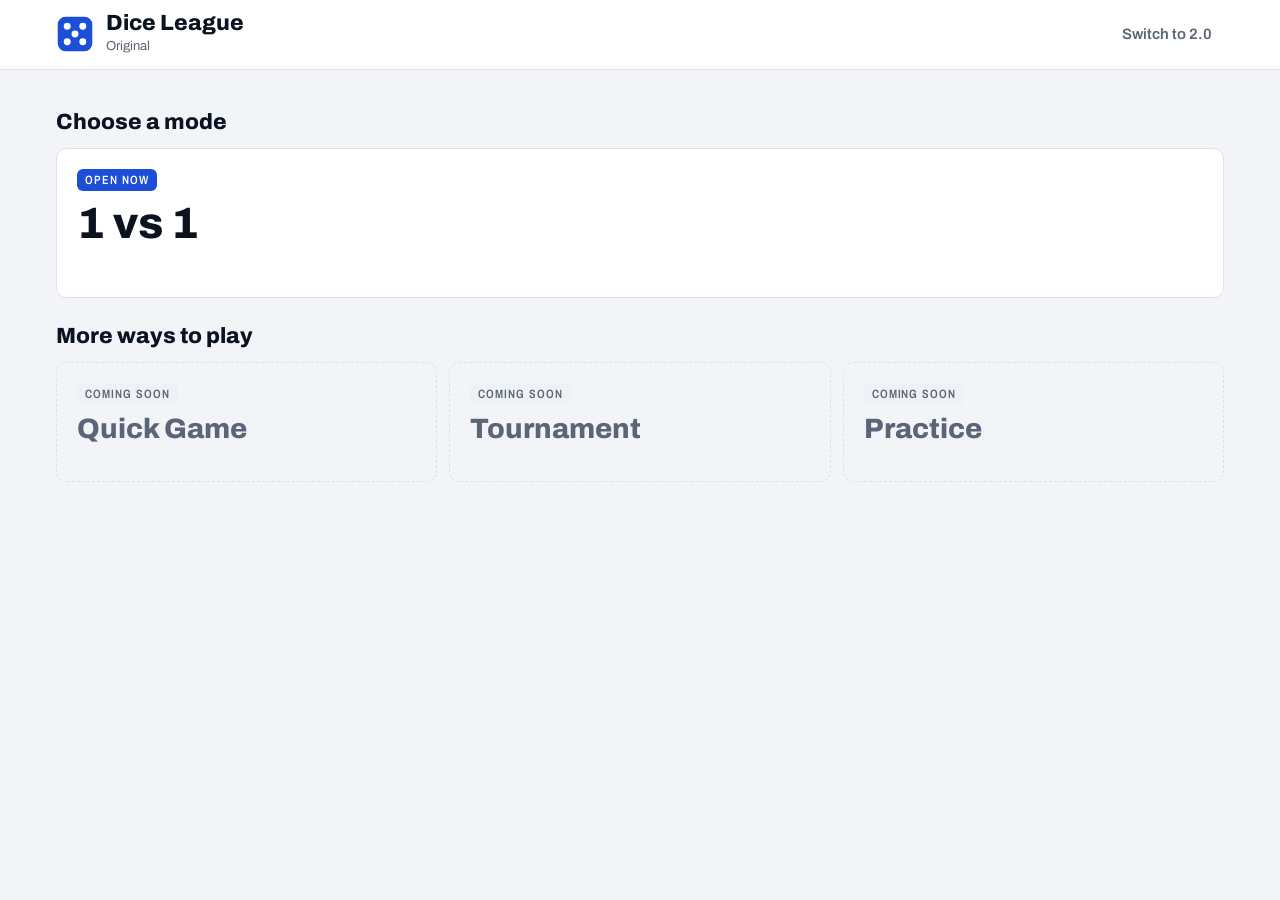
==== original/index.html @ 04014fc9 "Original: keep 11 designs, League App by default, add Black & White Removes Arena Scoreboard, Art De" ====
<!doctype html>
<html lang="en">
<head>
  <meta charset="utf-8">
  <meta name="viewport" content="width=device-width, initial-scale=1, viewport-fit=cover">
  <title>Dice League</title>
  <meta name="theme-color" content="#FFFFFF">
  <link rel="icon" href="icon.svg">
  <link rel="apple-touch-icon" href="icon-180.png">
  <link rel="manifest" href="manifest.webmanifest">
  <link rel="stylesheet" href="https://fonts.googleapis.com/css2?family=Archivo:wght@400;500;600;800&family=Archivo+Narrow:wght@600;700&display=swap">
  <style>
    /* Same colors and type as the original league app's default design, League App. */
    :root {
      color-scheme: light;
      --bg: #F2F4F8; --head-bg: #FFFFFF; --panel: #FFFFFF; --panel-2: #EEF1F5;
      --ink: #0B1220; --muted: #5B6577; --line: #DCE1EA;
      --accent: #1D4ED8; --accent-ink: #FFFFFF;
      --f-display: 'Archivo', system-ui, sans-serif;
      --f-body: 'Archivo', system-ui, sans-serif;
      --radius: 10px;
      --gut-l: max(16px, env(safe-area-inset-left, 0px));
      --gut-r: max(16px, env(safe-area-inset-right, 0px));
    }
    * { box-sizing: border-box; }
    html, body { margin: 0; }
    body {
      background: var(--bg); color: var(--ink); font: 400 16px/1.5 var(--f-body);
      padding-top: env(safe-area-inset-top, 0px); padding-bottom: env(safe-area-inset-bottom, 0px);
      -webkit-font-smoothing: antialiased;
    }
    a { color: inherit; }
    .wrap { max-width: 1200px; margin: 0 auto; padding-left: var(--gut-l); padding-right: var(--gut-r); }
    header.top { background: var(--head-bg); border-bottom: 1px solid var(--line); }
    header.top .wrap { display: flex; flex-wrap: wrap; align-items: center; justify-content: space-between; gap: 10px 20px; padding-block: 12px; }
    .brand { display: flex; align-items: center; gap: 12px; min-width: 0; text-decoration: none; }
    .brand h1 { margin: 0; font: 800 22px/1.05 var(--f-display); }
    .brand .sub { font-size: 13px; color: var(--muted); margin-top: 2px; }
    .switch { font: 600 15px var(--f-body); color: var(--muted); text-decoration: none; padding: 9px 12px; border-radius: 8px; }
    .switch:hover { color: var(--accent); }
    main .wrap { padding-block: 28px 48px; display: grid; gap: 14px; }
    .h2 { margin: 12px 0 0; font: 800 22px/1.1 var(--f-display); }
    .modes { display: grid; grid-template-columns: repeat(4, minmax(0, 1fr)); gap: 12px; }
    .modes-3 { grid-template-columns: repeat(3, minmax(0, 1fr)); }
    .mode {
      display: flex; flex-direction: column; gap: 10px; padding: 20px; min-height: 120px;
      background: var(--panel); border: 1px solid var(--line); border-radius: var(--radius); text-decoration: none;
    }
    .mode h3 { margin: 0; font: 800 28px/1 var(--f-display); }
    .mode .tag {
      align-self: flex-start; font: 600 12px 'Archivo Narrow', var(--f-body); text-transform: uppercase; letter-spacing: .08em;
      padding: 3px 8px; border-radius: 6px; background: var(--panel-2); color: var(--muted);
    }
    a.mode:hover { border-color: var(--accent); }
    a.mode:focus-visible, .switch:focus-visible, .brand:focus-visible { outline: 2px solid var(--accent); outline-offset: 2px; }
    .mode-live { grid-column: 1 / -1; min-height: 150px; }
    .mode-live h3 { font-size: 44px; }
    .mode-live .tag { background: var(--accent); color: var(--accent-ink); }
    .mode-soon { background: transparent; border-style: dashed; }
    .mode-soon h3 { color: var(--muted); }
    @media (max-width: 760px) { .modes { grid-template-columns: repeat(2, minmax(0, 1fr)); } .modes-3 { grid-template-columns: 1fr; } }
  </style>
</head>
<body>
  <header class="top">
    <div class="wrap">
      <a class="brand" href="index.html">
        <svg width="38" height="38" viewBox="0 0 44 44" aria-hidden="true"><rect x="2" y="2" width="40" height="40" rx="9" fill="#1D4ED8"></rect><g fill="#FFFFFF"><circle cx="13" cy="13" r="4"></circle><circle cx="31" cy="13" r="4"></circle><circle cx="22" cy="22" r="4"></circle><circle cx="13" cy="31" r="4"></circle><circle cx="31" cy="31" r="4"></circle></g></svg>
        <div><h1>Dice League</h1><div class="sub">Original</div></div>
      </a>
      <a class="switch" href="../index.html">Switch to 2.0</a>
    </div>
  </header>
  <main>
    <div class="wrap">
      <h2 class="h2">Choose a mode</h2>
      <div class="modes">
        <a class="mode mode-live" href="league.html"><span class="tag">Open now</span><h3>1 vs 1</h3></a>
      </div>
      <h2 class="h2">More ways to play</h2>
      <div class="modes modes-3">
        <div class="mode mode-soon"><span class="tag">Coming soon</span><h3>Quick Game</h3></div>
        <div class="mode mode-soon"><span class="tag">Coming soon</span><h3>Tournament</h3></div>
        <div class="mode mode-soon"><span class="tag">Coming soon</span><h3>Practice</h3></div>
      </div>
    </div>
  </main>
</body>
</html>
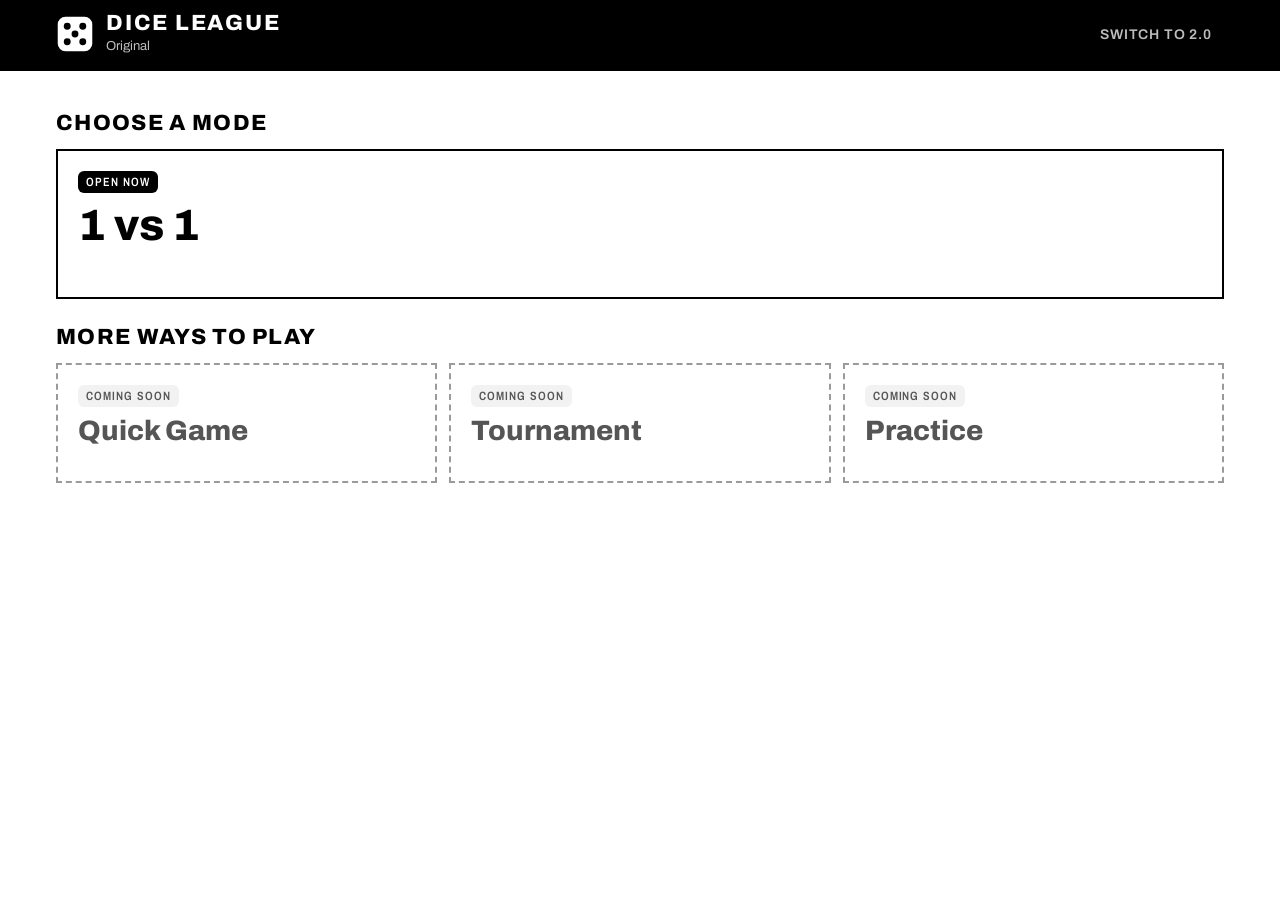
==== commit a198f002: "Original: make Black & White the default design Co-Authored-By: Claude Opus 5.5 <noreply@anthropic.c" ====
--- a/original/index.html
+++ b/original/index.html
@@ -4,21 +4,21 @@
   <meta charset="utf-8">
   <meta name="viewport" content="width=device-width, initial-scale=1, viewport-fit=cover">
   <title>Dice League</title>
-  <meta name="theme-color" content="#FFFFFF">
+  <meta name="theme-color" content="#000000">
   <link rel="icon" href="icon.svg">
   <link rel="apple-touch-icon" href="icon-180.png">
   <link rel="manifest" href="manifest.webmanifest">
   <link rel="stylesheet" href="https://fonts.googleapis.com/css2?family=Archivo:wght@400;500;600;800&family=Archivo+Narrow:wght@600;700&display=swap">
   <style>
-    /* Same colors and type as the original league app's default design, League App. */
+    /* Same colors and type as the original league app's default design, Black & White. */
     :root {
       color-scheme: light;
-      --bg: #F2F4F8; --head-bg: #FFFFFF; --panel: #FFFFFF; --panel-2: #EEF1F5;
-      --ink: #0B1220; --muted: #5B6577; --line: #DCE1EA;
-      --accent: #1D4ED8; --accent-ink: #FFFFFF;
+      --bg: #FFFFFF; --head-bg: #000000; --panel: #FFFFFF; --panel-2: #F2F2F2;
+      --ink: #000000; --muted: #555555; --line: #000000;
+      --accent: #000000; --accent-ink: #FFFFFF;
       --f-display: 'Archivo', system-ui, sans-serif;
       --f-body: 'Archivo', system-ui, sans-serif;
-      --radius: 10px;
+      --radius: 0;
       --gut-l: max(16px, env(safe-area-inset-left, 0px));
       --gut-r: max(16px, env(safe-area-inset-right, 0px));
     }
@@ -34,17 +34,20 @@
     header.top { background: var(--head-bg); border-bottom: 1px solid var(--line); }
     header.top .wrap { display: flex; flex-wrap: wrap; align-items: center; justify-content: space-between; gap: 10px 20px; padding-block: 12px; }
     .brand { display: flex; align-items: center; gap: 12px; min-width: 0; text-decoration: none; }
-    .brand h1 { margin: 0; font: 800 22px/1.05 var(--f-display); }
+    .brand h1 { margin: 0; font: 800 22px/1.05 var(--f-display); text-transform: uppercase; letter-spacing: .08em; color: #FFFFFF; }
+    .brand .sub { color: #BDBDBD !important; }
+    header.top { border-bottom: 2px solid #000000; }
     .brand .sub { font-size: 13px; color: var(--muted); margin-top: 2px; }
-    .switch { font: 600 15px var(--f-body); color: var(--muted); text-decoration: none; padding: 9px 12px; border-radius: 8px; }
+    .switch { font: 600 14px var(--f-body); color: #BDBDBD; text-decoration: none; padding: 9px 12px; text-transform: uppercase; letter-spacing: .06em; }
+    .switch:hover { color: #FFFFFF !important; }
     .switch:hover { color: var(--accent); }
     main .wrap { padding-block: 28px 48px; display: grid; gap: 14px; }
-    .h2 { margin: 12px 0 0; font: 800 22px/1.1 var(--f-display); }
+    .h2 { margin: 12px 0 0; font: 800 22px/1.1 var(--f-display); text-transform: uppercase; letter-spacing: .06em; }
     .modes { display: grid; grid-template-columns: repeat(4, minmax(0, 1fr)); gap: 12px; }
     .modes-3 { grid-template-columns: repeat(3, minmax(0, 1fr)); }
     .mode {
       display: flex; flex-direction: column; gap: 10px; padding: 20px; min-height: 120px;
-      background: var(--panel); border: 1px solid var(--line); border-radius: var(--radius); text-decoration: none;
+      background: var(--panel); border: 2px solid var(--line); border-radius: var(--radius); text-decoration: none;
     }
     .mode h3 { margin: 0; font: 800 28px/1 var(--f-display); }
     .mode .tag {
@@ -56,7 +59,7 @@
     .mode-live { grid-column: 1 / -1; min-height: 150px; }
     .mode-live h3 { font-size: 44px; }
     .mode-live .tag { background: var(--accent); color: var(--accent-ink); }
-    .mode-soon { background: transparent; border-style: dashed; }
+    .mode-soon { background: transparent; border-style: dashed; border-color: #9A9A9A; }
     .mode-soon h3 { color: var(--muted); }
     @media (max-width: 760px) { .modes { grid-template-columns: repeat(2, minmax(0, 1fr)); } .modes-3 { grid-template-columns: 1fr; } }
   </style>
@@ -65,7 +68,7 @@
   <header class="top">
     <div class="wrap">
       <a class="brand" href="index.html">
-        <svg width="38" height="38" viewBox="0 0 44 44" aria-hidden="true"><rect x="2" y="2" width="40" height="40" rx="9" fill="#1D4ED8"></rect><g fill="#FFFFFF"><circle cx="13" cy="13" r="4"></circle><circle cx="31" cy="13" r="4"></circle><circle cx="22" cy="22" r="4"></circle><circle cx="13" cy="31" r="4"></circle><circle cx="31" cy="31" r="4"></circle></g></svg>
+        <svg width="38" height="38" viewBox="0 0 44 44" aria-hidden="true"><rect x="2" y="2" width="40" height="40" rx="9" fill="#FFFFFF"></rect><g fill="#000000"><circle cx="13" cy="13" r="4"></circle><circle cx="31" cy="13" r="4"></circle><circle cx="22" cy="22" r="4"></circle><circle cx="13" cy="31" r="4"></circle><circle cx="31" cy="31" r="4"></circle></g></svg>
         <div><h1>Dice League</h1><div class="sub">Original</div></div>
       </a>
       <a class="switch" href="../index.html">Switch to 2.0</a>
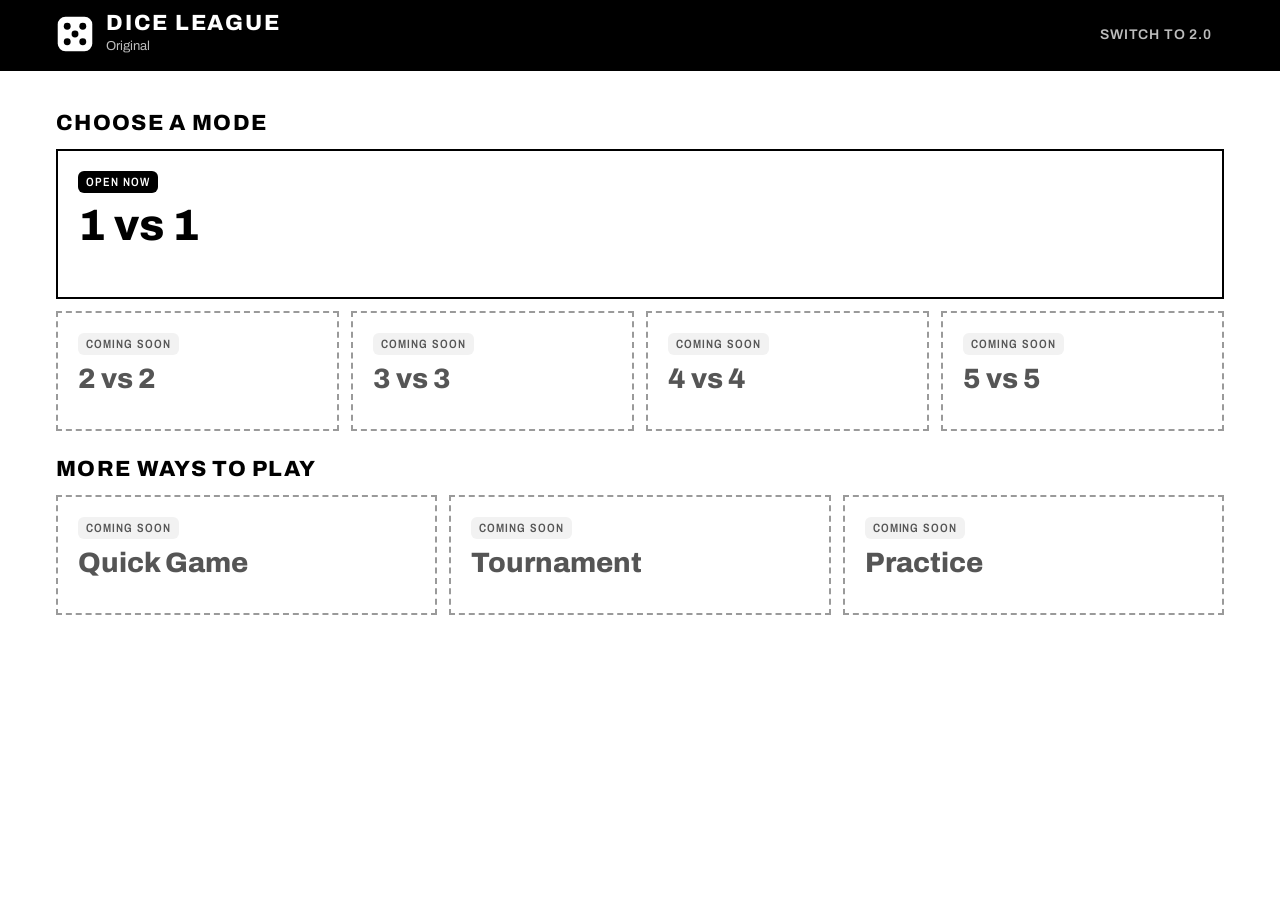
==== commit 01f63fa3: "Original: bring back 2 vs 2 to 5 vs 5 (coming soon) Co-Authored-By: Claude Opus 5.5 <noreply@anthrop" ====
--- a/original/index.html
+++ b/original/index.html
@@ -79,6 +79,10 @@
       <h2 class="h2">Choose a mode</h2>
       <div class="modes">
         <a class="mode mode-live" href="league.html"><span class="tag">Open now</span><h3>1 vs 1</h3></a>
+        <div class="mode mode-soon"><span class="tag">Coming soon</span><h3>2 vs 2</h3></div>
+        <div class="mode mode-soon"><span class="tag">Coming soon</span><h3>3 vs 3</h3></div>
+        <div class="mode mode-soon"><span class="tag">Coming soon</span><h3>4 vs 4</h3></div>
+        <div class="mode mode-soon"><span class="tag">Coming soon</span><h3>5 vs 5</h3></div>
       </div>
       <h2 class="h2">More ways to play</h2>
       <div class="modes modes-3">
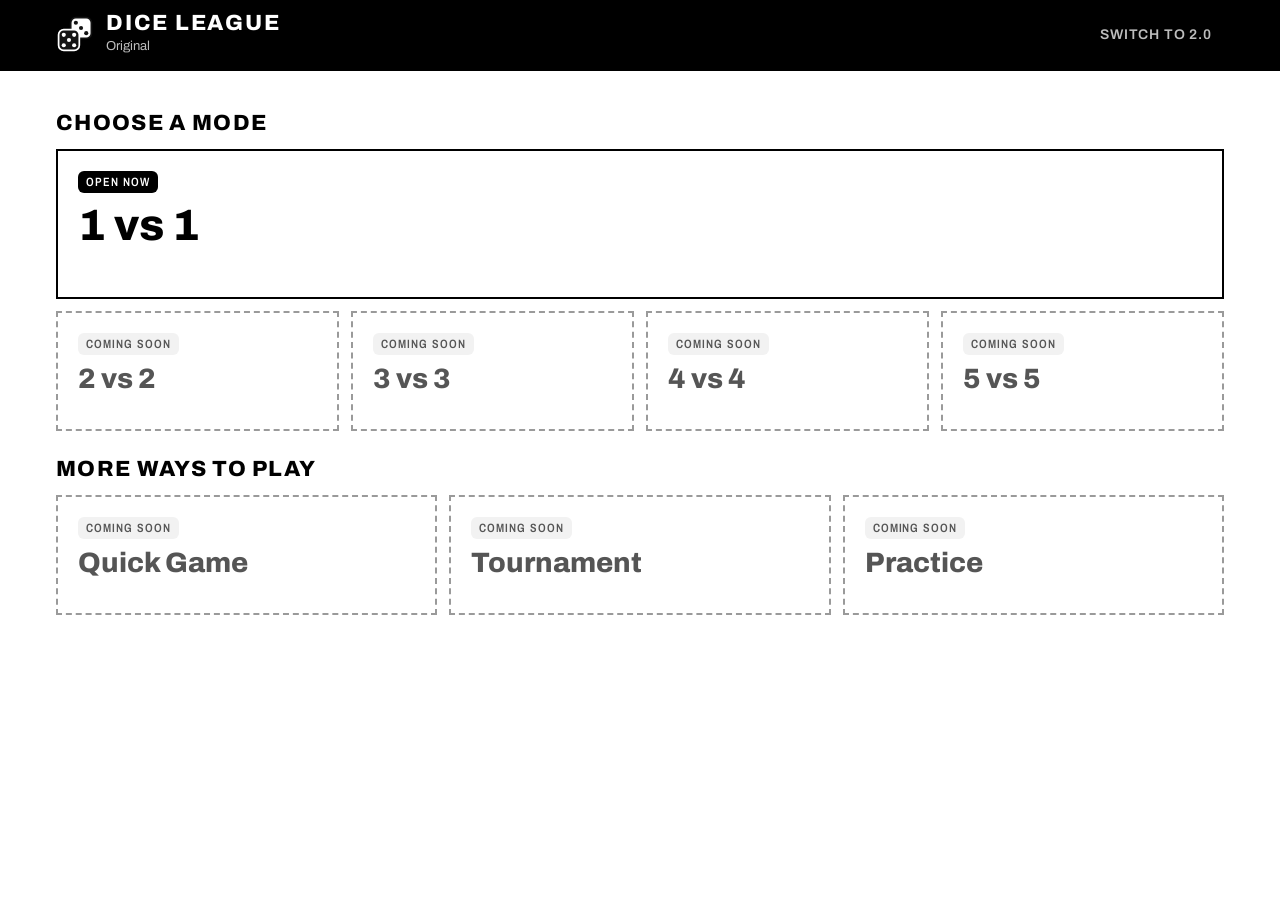
==== commit 7b660a3b: "Recolor logos, icons, game flow and call tags to match the dice; 2.0 design goes green Co-Authored-B" ====
--- a/original/index.html
+++ b/original/index.html
@@ -68,7 +68,7 @@
   <header class="top">
     <div class="wrap">
       <a class="brand" href="index.html">
-        <svg width="38" height="38" viewBox="0 0 44 44" aria-hidden="true"><rect x="2" y="2" width="40" height="40" rx="9" fill="#FFFFFF"></rect><g fill="#000000"><circle cx="13" cy="13" r="4"></circle><circle cx="31" cy="13" r="4"></circle><circle cx="22" cy="22" r="4"></circle><circle cx="13" cy="31" r="4"></circle><circle cx="31" cy="31" r="4"></circle></g></svg>
+        <svg width="38" height="38" viewBox="0 0 44 44" aria-hidden="true"><rect x="17" y="3" width="24" height="24" rx="6" fill="#FFFFFF" stroke="#141414" stroke-width="2"></rect><g fill="#141414"><circle cx="23" cy="9" r="2.4"></circle><circle cx="29" cy="15" r="2.4"></circle><circle cx="35" cy="21" r="2.4"></circle></g><rect x="3" y="17" width="24" height="24" rx="6" fill="#141414" stroke="#FFFFFF" stroke-width="2"></rect><g fill="#FFFFFF"><circle cx="9" cy="23" r="2.4"></circle><circle cx="21" cy="23" r="2.4"></circle><circle cx="15" cy="29" r="2.4"></circle><circle cx="9" cy="35" r="2.4"></circle><circle cx="21" cy="35" r="2.4"></circle></g></svg>
         <div><h1>Dice League</h1><div class="sub">Original</div></div>
       </a>
       <a class="switch" href="../index.html">Switch to 2.0</a>
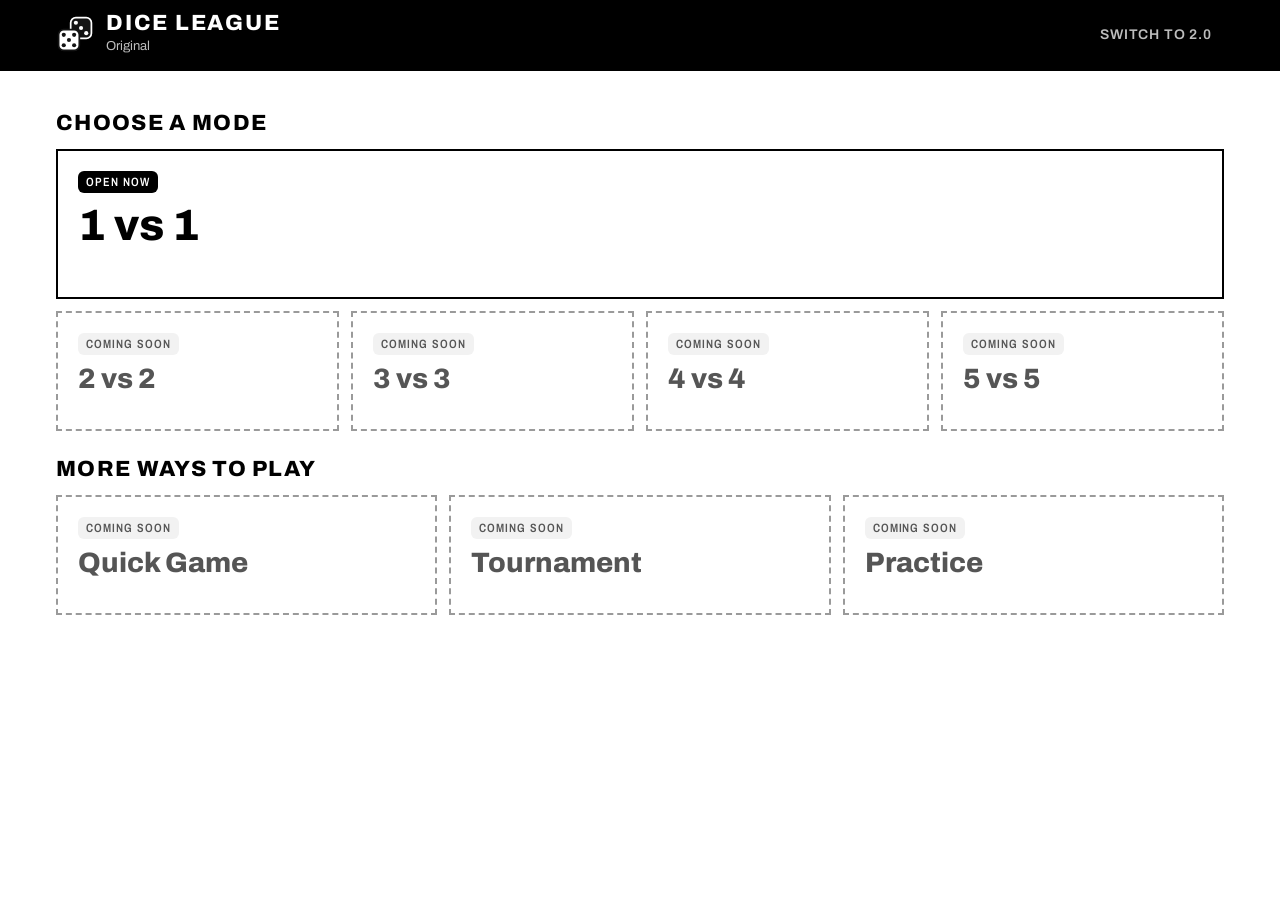
==== commit d0b5a9aa: "Original: black die for home, white die for away (rules text, flow chart, call tags, logo and icons)" ====
--- a/original/index.html
+++ b/original/index.html
@@ -68,10 +68,10 @@
   <header class="top">
     <div class="wrap">
       <a class="brand" href="index.html">
-        <svg width="38" height="38" viewBox="0 0 44 44" aria-hidden="true"><rect x="17" y="3" width="24" height="24" rx="6" fill="#FFFFFF" stroke="#141414" stroke-width="2"></rect><g fill="#141414"><circle cx="23" cy="9" r="2.4"></circle><circle cx="29" cy="15" r="2.4"></circle><circle cx="35" cy="21" r="2.4"></circle></g><rect x="3" y="17" width="24" height="24" rx="6" fill="#141414" stroke="#FFFFFF" stroke-width="2"></rect><g fill="#FFFFFF"><circle cx="9" cy="23" r="2.4"></circle><circle cx="21" cy="23" r="2.4"></circle><circle cx="15" cy="29" r="2.4"></circle><circle cx="9" cy="35" r="2.4"></circle><circle cx="21" cy="35" r="2.4"></circle></g></svg>
+        <svg width="38" height="38" viewBox="0 0 44 44" aria-hidden="true"><rect x="17" y="3" width="24" height="24" rx="6" fill="#141414" stroke="#FFFFFF" stroke-width="2"></rect><g fill="#FFFFFF"><circle cx="23" cy="9" r="2.4"></circle><circle cx="29" cy="15" r="2.4"></circle><circle cx="35" cy="21" r="2.4"></circle></g><rect x="3" y="17" width="24" height="24" rx="6" fill="#FFFFFF" stroke="#141414" stroke-width="2"></rect><g fill="#141414"><circle cx="9" cy="23" r="2.4"></circle><circle cx="21" cy="23" r="2.4"></circle><circle cx="15" cy="29" r="2.4"></circle><circle cx="9" cy="35" r="2.4"></circle><circle cx="21" cy="35" r="2.4"></circle></g></svg>
         <div><h1>Dice League</h1><div class="sub">Original</div></div>
       </a>
-      <a class="switch" href="../index.html">Switch to 2.0</a>
+      <a class="switch" href="../v2/index.html">Switch to 2.0</a>
     </div>
   </header>
   <main>
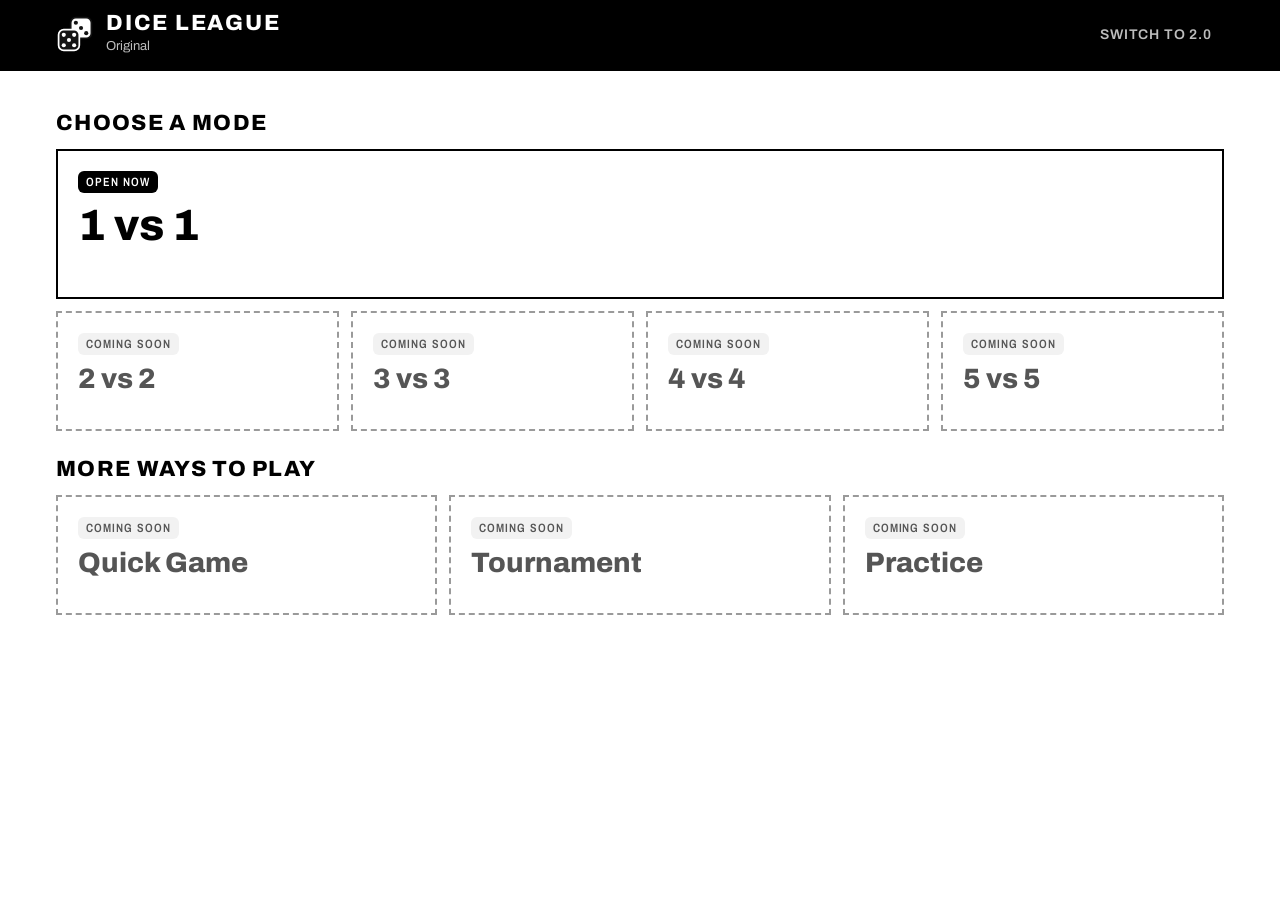
==== commit fb7d384c: "Revert "Original: black die for home, white die for away (rules text, flow chart, call tags, logo an" ====
--- a/original/index.html
+++ b/original/index.html
@@ -68,7 +68,7 @@
   <header class="top">
     <div class="wrap">
       <a class="brand" href="index.html">
-        <svg width="38" height="38" viewBox="0 0 44 44" aria-hidden="true"><rect x="17" y="3" width="24" height="24" rx="6" fill="#141414" stroke="#FFFFFF" stroke-width="2"></rect><g fill="#FFFFFF"><circle cx="23" cy="9" r="2.4"></circle><circle cx="29" cy="15" r="2.4"></circle><circle cx="35" cy="21" r="2.4"></circle></g><rect x="3" y="17" width="24" height="24" rx="6" fill="#FFFFFF" stroke="#141414" stroke-width="2"></rect><g fill="#141414"><circle cx="9" cy="23" r="2.4"></circle><circle cx="21" cy="23" r="2.4"></circle><circle cx="15" cy="29" r="2.4"></circle><circle cx="9" cy="35" r="2.4"></circle><circle cx="21" cy="35" r="2.4"></circle></g></svg>
+        <svg width="38" height="38" viewBox="0 0 44 44" aria-hidden="true"><rect x="17" y="3" width="24" height="24" rx="6" fill="#FFFFFF" stroke="#141414" stroke-width="2"></rect><g fill="#141414"><circle cx="23" cy="9" r="2.4"></circle><circle cx="29" cy="15" r="2.4"></circle><circle cx="35" cy="21" r="2.4"></circle></g><rect x="3" y="17" width="24" height="24" rx="6" fill="#141414" stroke="#FFFFFF" stroke-width="2"></rect><g fill="#FFFFFF"><circle cx="9" cy="23" r="2.4"></circle><circle cx="21" cy="23" r="2.4"></circle><circle cx="15" cy="29" r="2.4"></circle><circle cx="9" cy="35" r="2.4"></circle><circle cx="21" cy="35" r="2.4"></circle></g></svg>
         <div><h1>Dice League</h1><div class="sub">Original</div></div>
       </a>
       <a class="switch" href="../v2/index.html">Switch to 2.0</a>
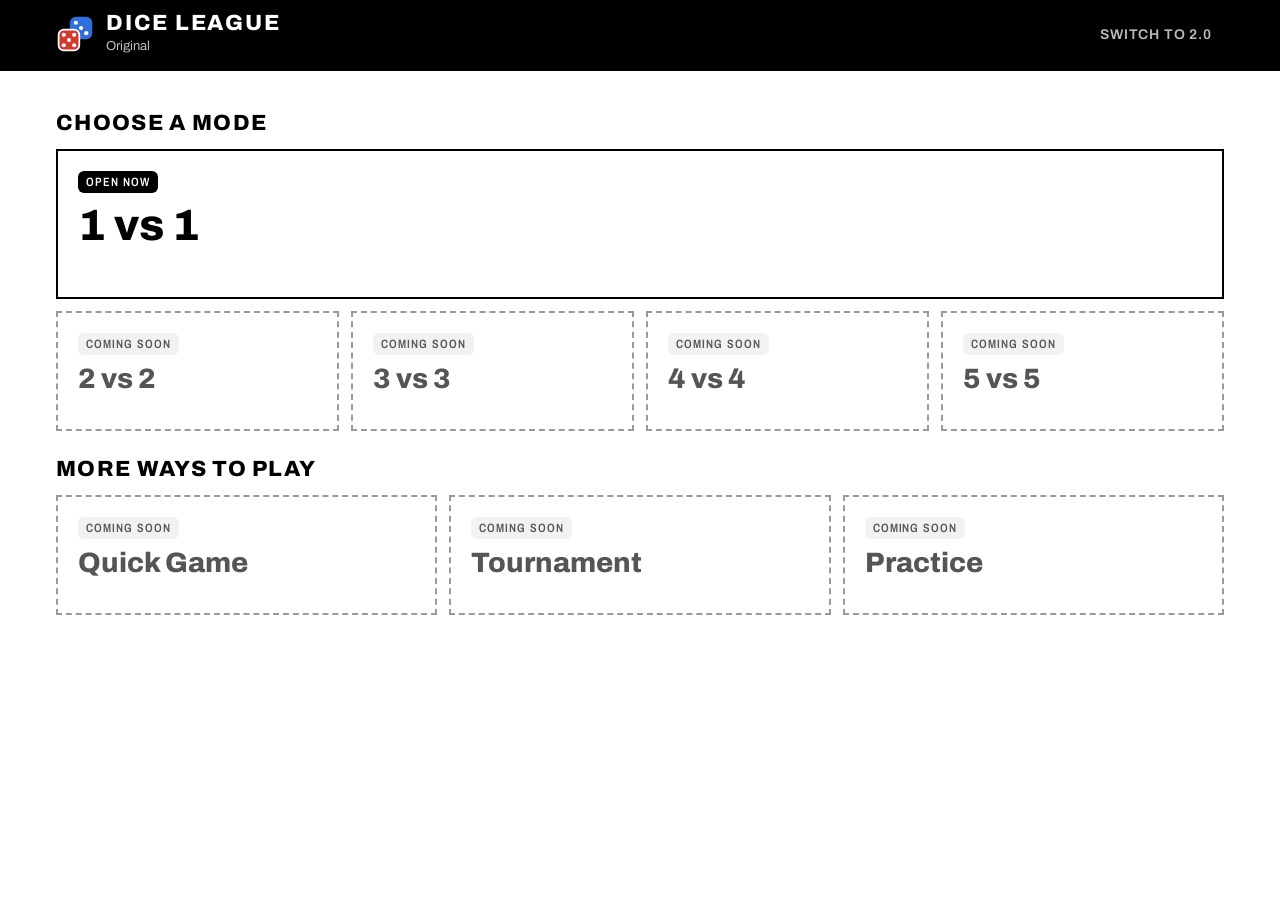
==== commit 65193438: "Original: back to a red die for away and a blue die for home (flow chart, call tags, logo and icons " ====
--- a/original/index.html
+++ b/original/index.html
@@ -68,7 +68,7 @@
   <header class="top">
     <div class="wrap">
       <a class="brand" href="index.html">
-        <svg width="38" height="38" viewBox="0 0 44 44" aria-hidden="true"><rect x="17" y="3" width="24" height="24" rx="6" fill="#FFFFFF" stroke="#141414" stroke-width="2"></rect><g fill="#141414"><circle cx="23" cy="9" r="2.4"></circle><circle cx="29" cy="15" r="2.4"></circle><circle cx="35" cy="21" r="2.4"></circle></g><rect x="3" y="17" width="24" height="24" rx="6" fill="#141414" stroke="#FFFFFF" stroke-width="2"></rect><g fill="#FFFFFF"><circle cx="9" cy="23" r="2.4"></circle><circle cx="21" cy="23" r="2.4"></circle><circle cx="15" cy="29" r="2.4"></circle><circle cx="9" cy="35" r="2.4"></circle><circle cx="21" cy="35" r="2.4"></circle></g></svg>
+        <svg width="38" height="38" viewBox="0 0 44 44" aria-hidden="true"><rect x="17" y="3" width="24" height="24" rx="6" fill="#2F6FDB" stroke="#2F6FDB" stroke-width="2"></rect><g fill="#FFFFFF"><circle cx="23" cy="9" r="2.4"></circle><circle cx="29" cy="15" r="2.4"></circle><circle cx="35" cy="21" r="2.4"></circle></g><rect x="3" y="17" width="24" height="24" rx="6" fill="#D33A2C" stroke="#FFFFFF" stroke-width="2"></rect><g fill="#FFFFFF"><circle cx="9" cy="23" r="2.4"></circle><circle cx="21" cy="23" r="2.4"></circle><circle cx="15" cy="29" r="2.4"></circle><circle cx="9" cy="35" r="2.4"></circle><circle cx="21" cy="35" r="2.4"></circle></g></svg>
         <div><h1>Dice League</h1><div class="sub">Original</div></div>
       </a>
       <a class="switch" href="../v2/index.html">Switch to 2.0</a>
